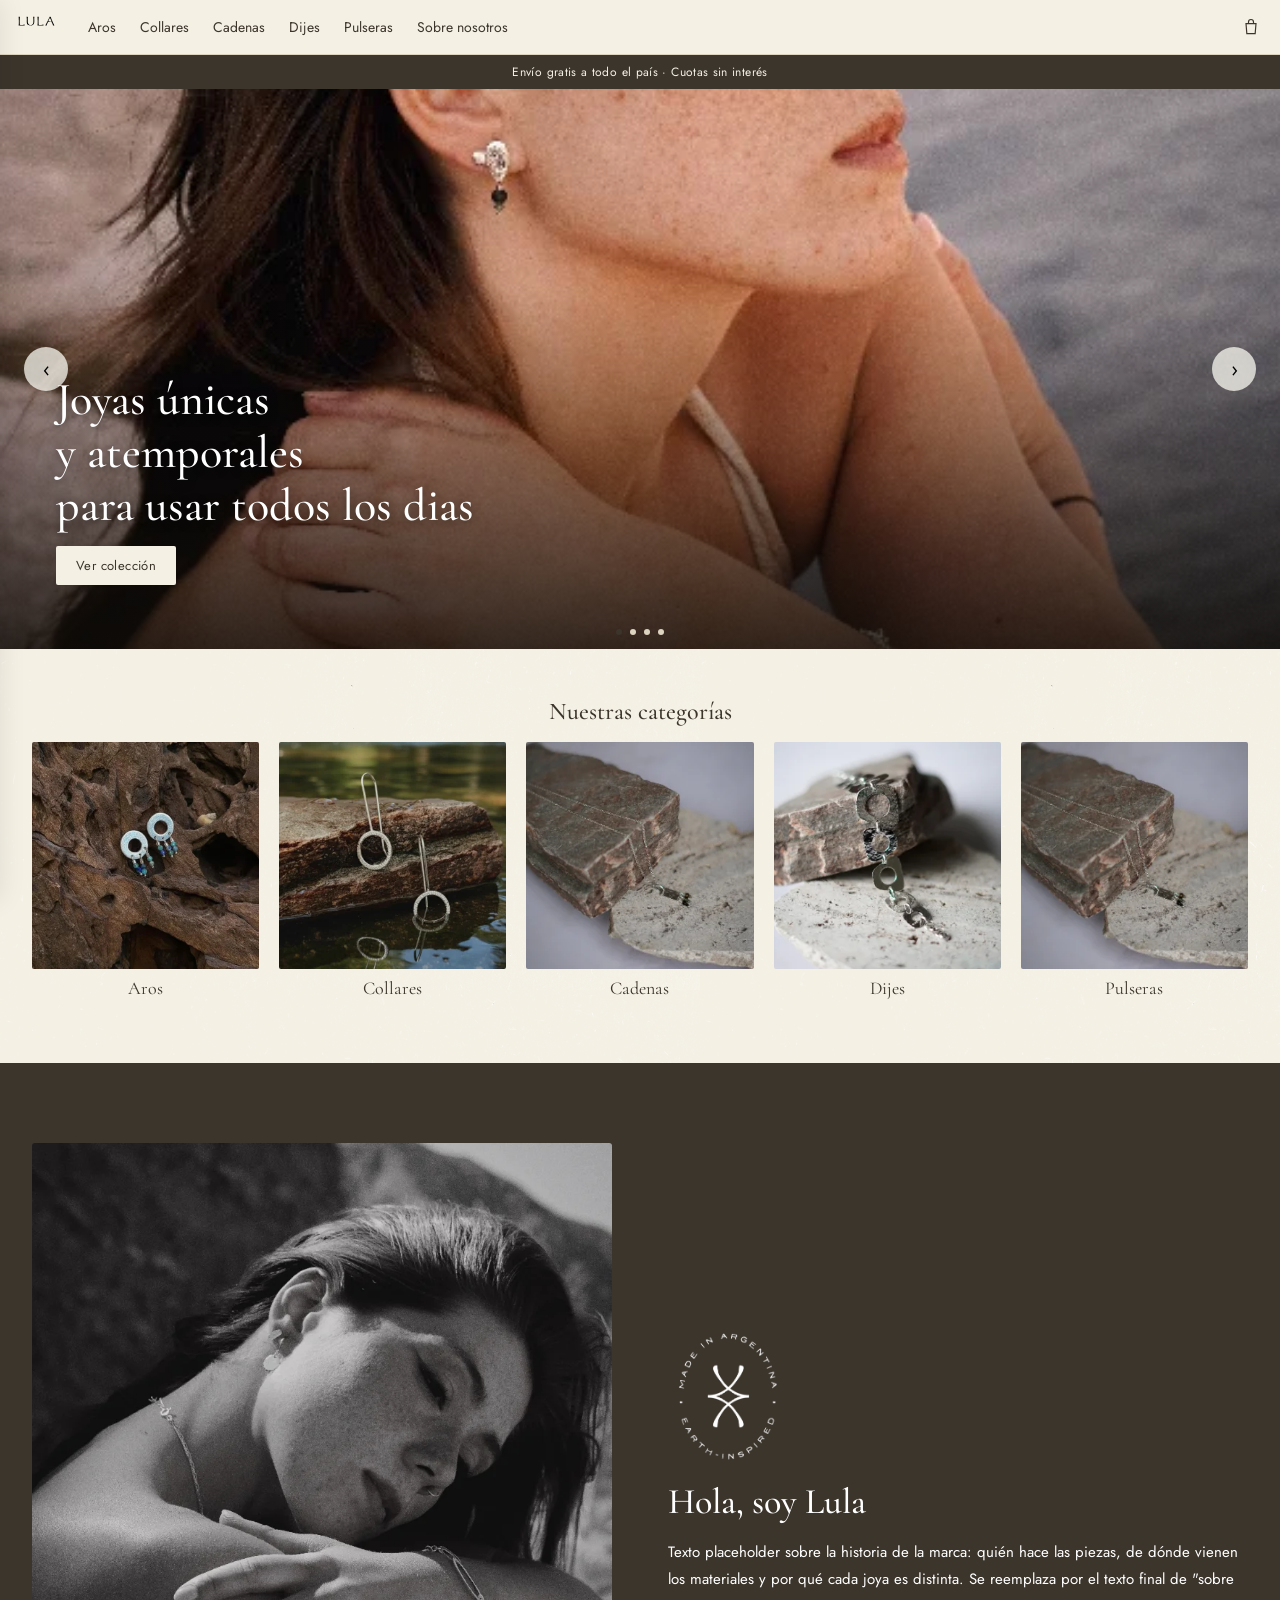
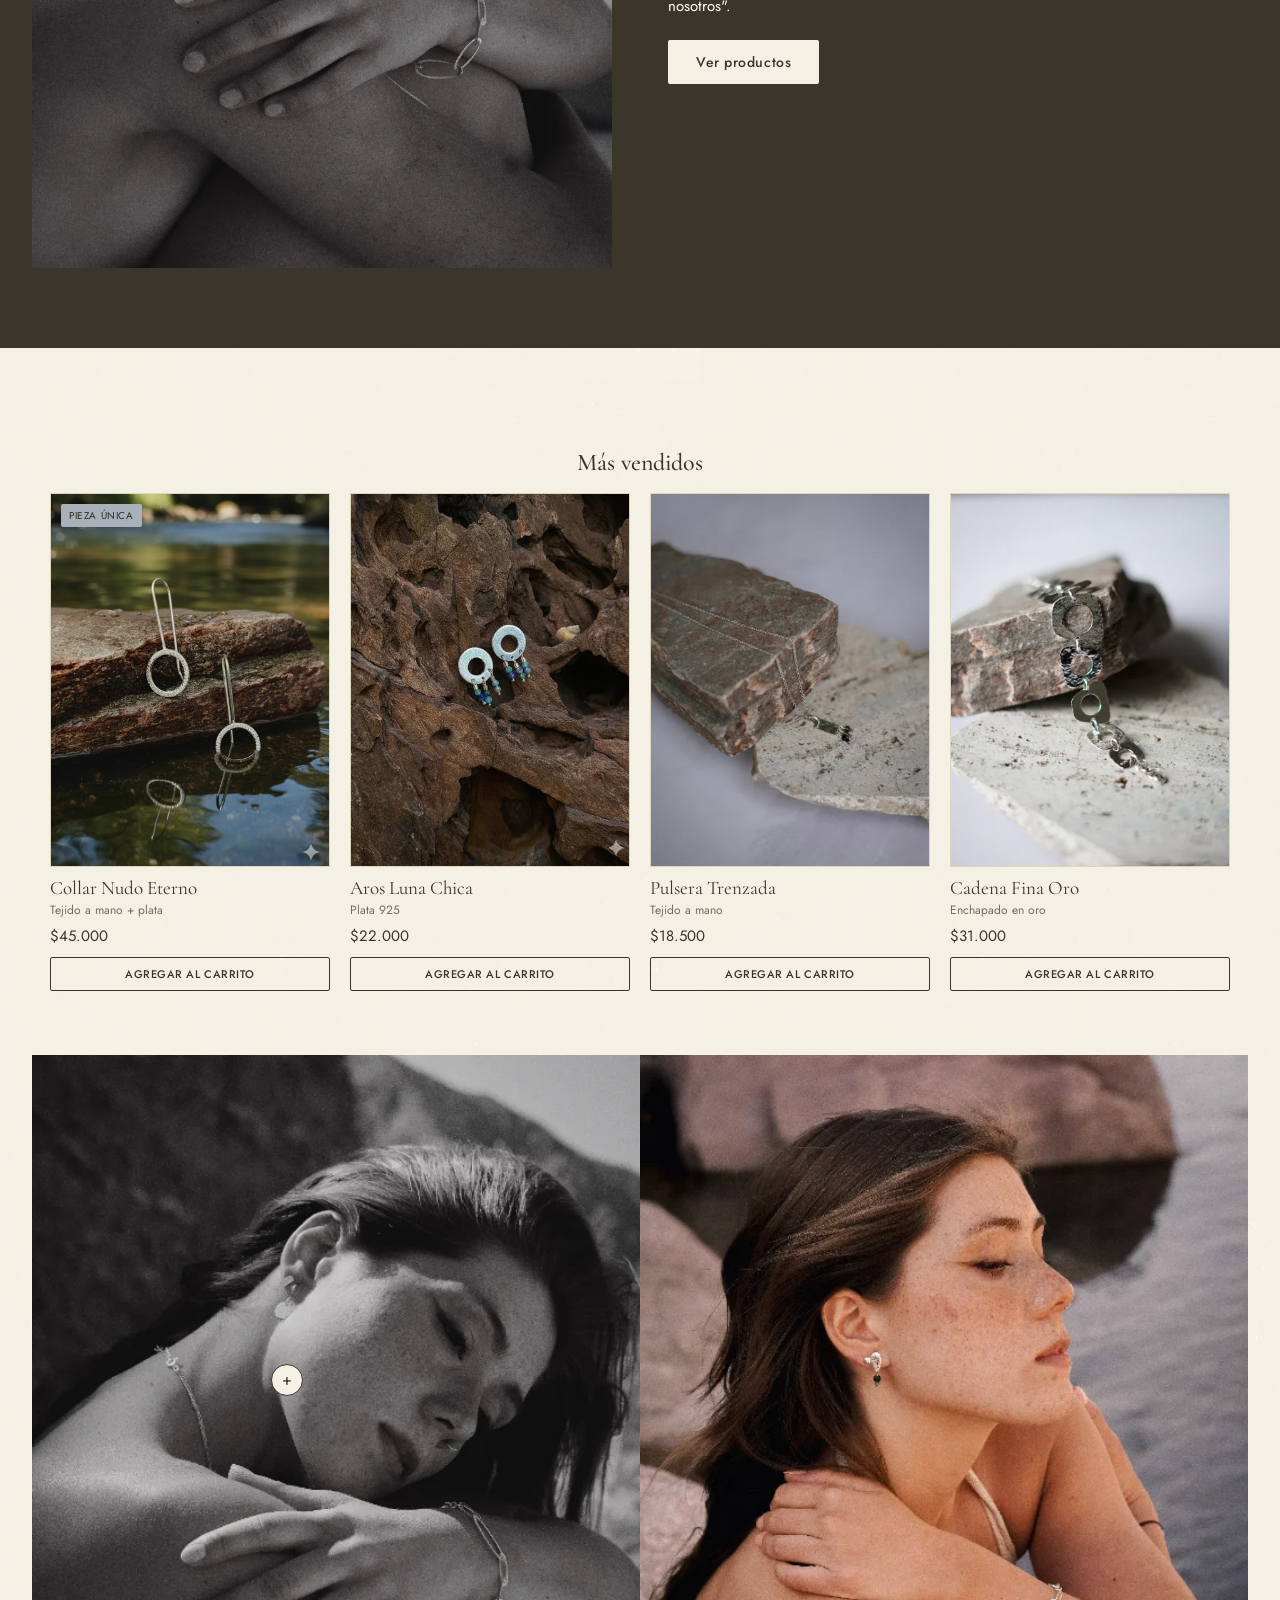
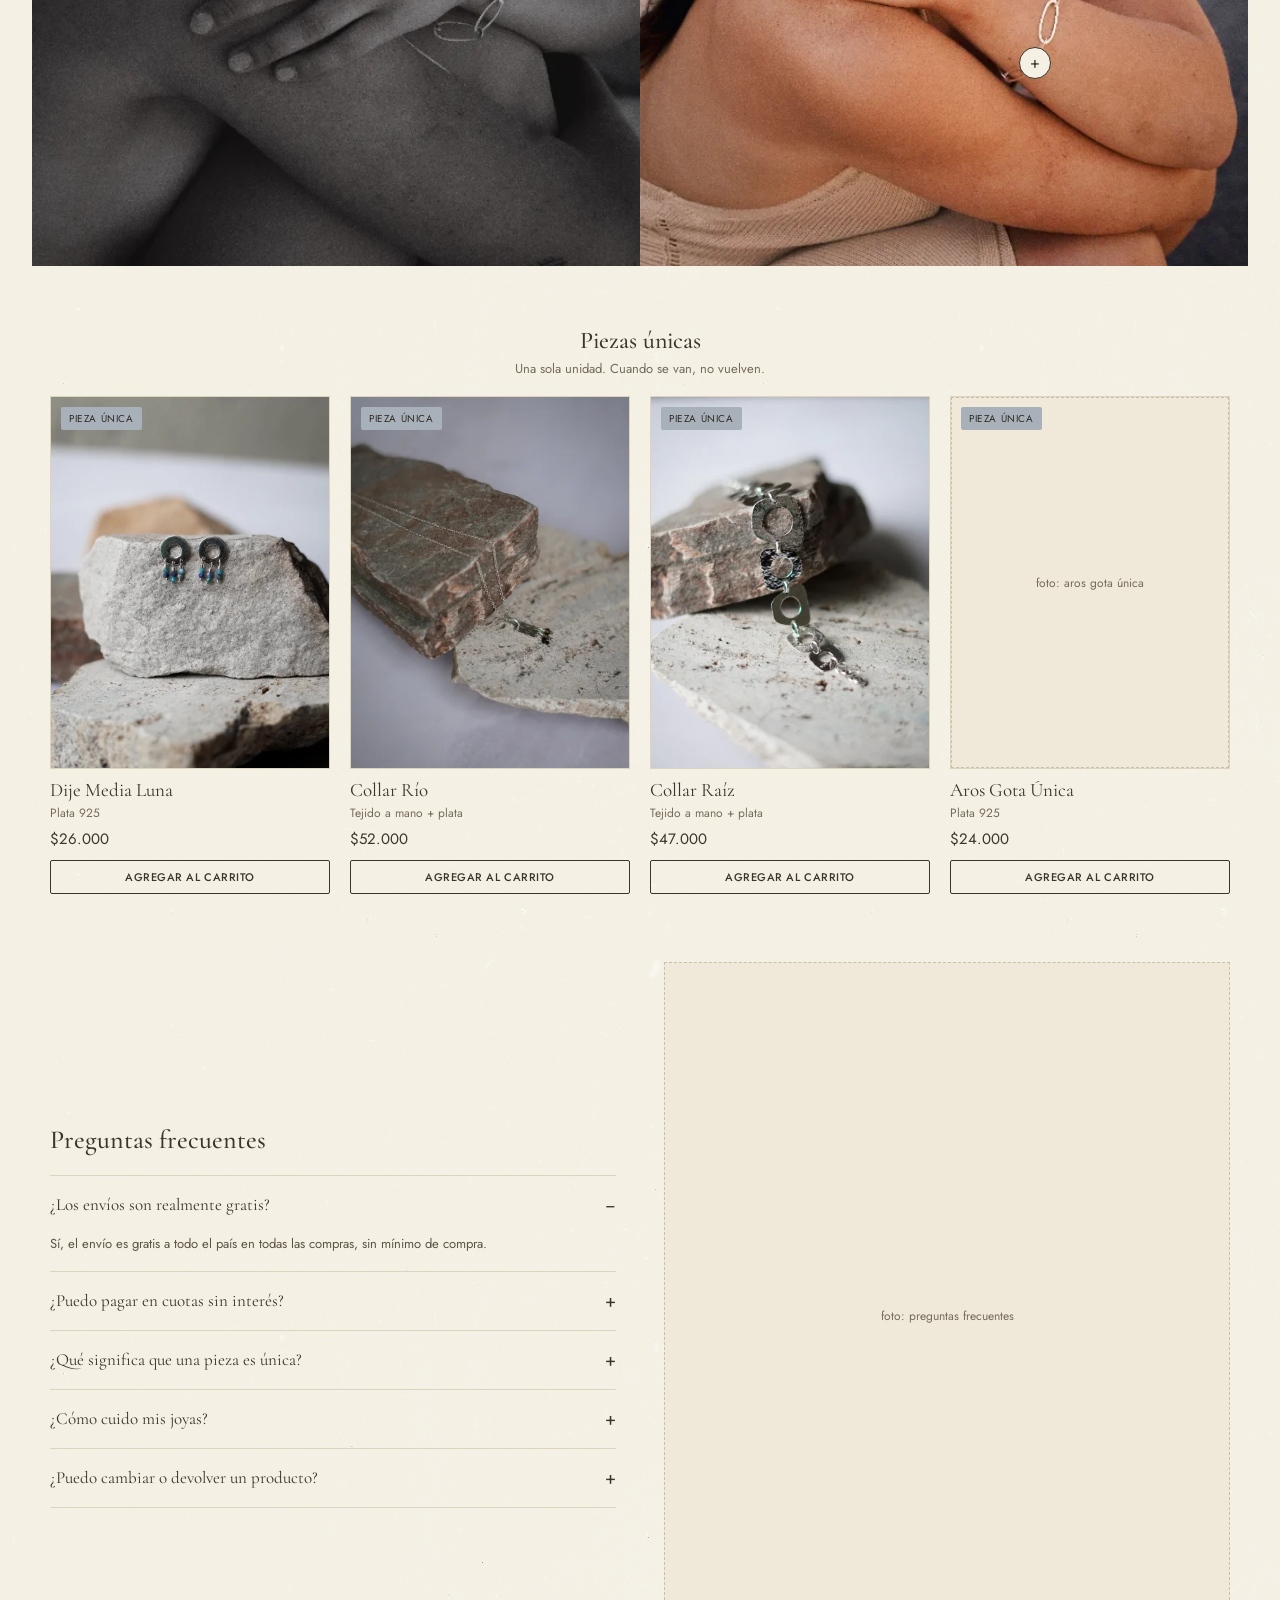
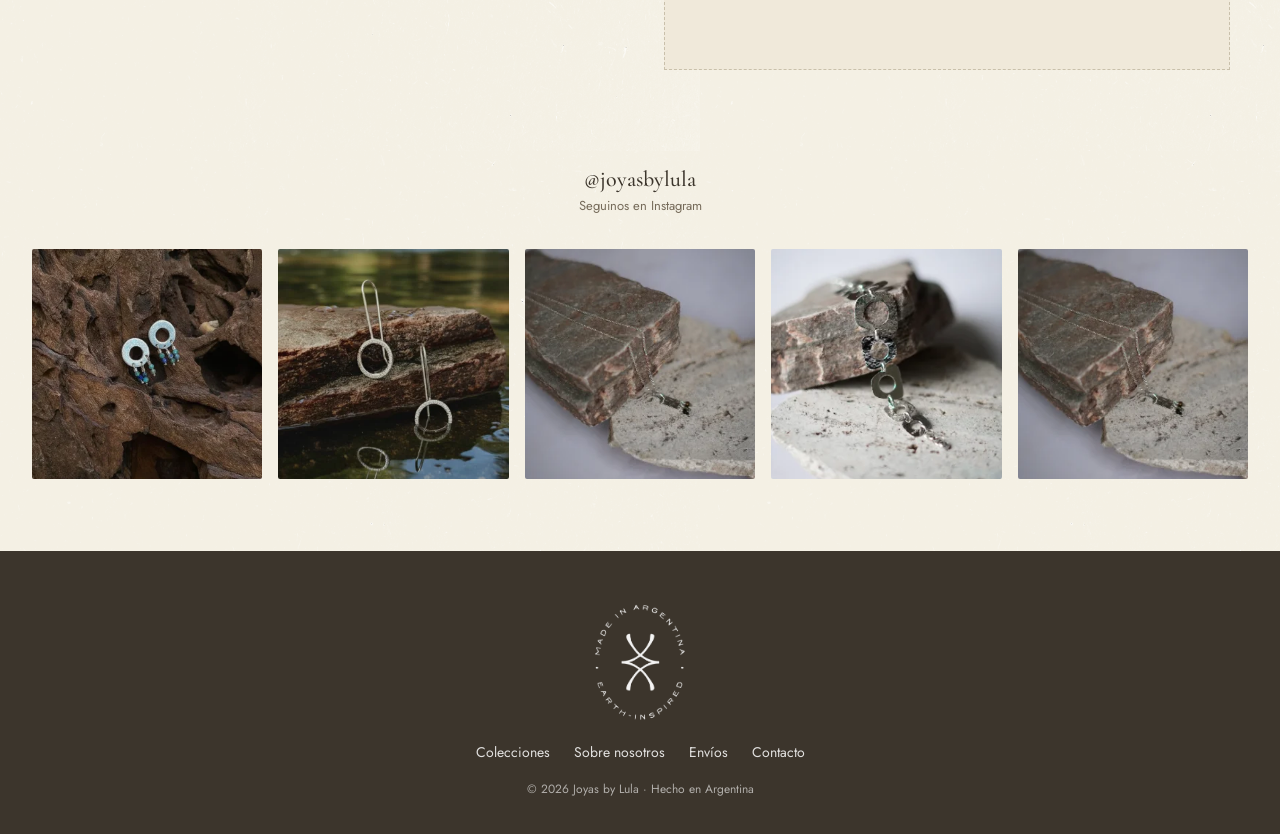
==== index.html @ b501d307 "feat: initial commit - Joyas by Lula storefront" ====
<!doctype html>
<html lang="es">
  <head>
    <meta charset="utf-8" />
    <meta name="viewport" content="width=device-width, initial-scale=1" />
    <title>Joyas by Lula — Accesorios artesanales</title>
    <link
      href="https://fonts.googleapis.com/css2?family=Cormorant+Garamond:wght@400;500;600&family=Jost:wght@300;400;500&display=swap"
      rel="stylesheet"
    />
    <link rel="stylesheet" href="css/styles.css" />
  </head>
  <body>
    <div class="page">
      <header class="site-header">
        <div class="header-inner">
          <div class="header-left">
            <button class="hamburger-btn" aria-label="Menú">
              <span></span><span></span><span></span>
            </button>
            <a class="logo-link" href="index.html"
              ><img src="images/site/logo-wordmark.svg" alt="Lula"
            /></a>
            <nav class="desktop-nav">
              <a href="coleccion.html">Aros</a>
              <a href="coleccion.html">Collares</a>
              <a href="coleccion.html">Cadenas</a>
              <a href="coleccion.html">Dijes</a>
              <a href="coleccion.html">Pulseras</a>
              <a href="#sobre-nosotros">Sobre nosotros</a>
            </nav>
          </div>
          <a href="#" class="cart-link" aria-label="Carrito">
            <svg
              width="20"
              height="20"
              viewBox="0 0 24 24"
              fill="none"
              stroke="currentColor"
              stroke-width="1.4"
            >
              <path d="M6 8h12l-1 12H7L6 8Z"></path>
              <path d="M9 8V6a3 3 0 0 1 6 0v2"></path>
            </svg>
          </a>
        </div>
      </header>
      <div class="announcement">
        Envío gratis a todo el país · Cuotas sin interés
      </div>

      <div class="drawer-backdrop"></div>
      <nav class="drawer">
        <img
          class="drawer-logo"
          src="images/site/logo-wordmark.svg"
          alt="Lula"
        />
        <a href="coleccion.html">Aros</a>
        <a href="coleccion.html">Collares</a>
        <a href="coleccion.html">Cadenas</a>
        <a href="coleccion.html">Dijes</a>
        <a href="coleccion.html">Pulseras</a>
        <div class="drawer-sep"></div>
        <a class="drawer-sub" href="#sobre-nosotros">Sobre nosotros</a>
        <a class="drawer-sub" href="#">Contacto</a>
      </nav>

      <section id="hero">
        <div class="hero-slide active">
          <picture>
            <source
              media="(min-width: 860px)"
              srcset="images/site/hero-desktop.jpg"
            />
            <img
              src="images/site/home-hero-1.webp"
              alt="Modelo — colección Tejido a Mano"
            />
          </picture>
        </div>
        <div class="hero-slide">
          <picture>
            <source
              media="(min-width: 860px)"
              srcset="images/site/hero-desktop-2.jpg"
            />
            <img src="images/site/home-hero-2.webp" alt="Colección Aros" />
          </picture>
        </div>
        <div class="hero-slide">
          <picture>
            <source
              media="(min-width: 860px)"
              srcset="images/site/home-hero-3-desktop.webp"
            />
            <img
              src="images/site/home-hero-3.webp"
              alt="Modelo — colección Plata Eterna"
            />
          </picture>
        </div>
        <div class="hero-slide">
          <picture>
            <source
              media="(min-width: 860px)"
              srcset="images/site/home-hero-4-desktop.webp"
            />
            <img src="images/site/home-hero-4.webp" alt="Colección Collares" />
          </picture>
        </div>
        <div class="hero-overlay"></div>
        <div class="hero-cta" data-pos="bottom-left">
          <h2>
            Joyas únicas y atemporales <br />
            para usar todos los dias
          </h2>
          <a class="hero-cta-btn" href="coleccion.html">Ver colección</a>
        </div>
        <button class="hero-arrow prev" aria-label="Anterior">‹</button>
        <button class="hero-arrow next" aria-label="Siguiente">›</button>
        <div class="hero-dots">
          <button class="active" aria-label="Ir a slide"></button>
          <button aria-label="Ir a slide"></button>
          <button aria-label="Ir a slide"></button>
          <button aria-label="Ir a slide"></button>
        </div>
      </section>

      <div class="content-wrap">
        <section class="cat-section">
          <h2 class="section-title">Nuestras categorías</h2>
          <div class="carousel-wrap">
            <div id="cat-grid">
              <div class="cat-tile">
                <img src="images/site/home-cat-aros.webp" alt="Aros" />
                <a href="coleccion.html">Aros</a>
              </div>
              <div class="cat-tile">
                <img src="images/site/home-cat-collares.webp" alt="Collares" />
                <a href="coleccion.html">Collares</a>
              </div>
              <div class="cat-tile">
                <img src="images/site/home-cat-cadenas.webp" alt="Cadenas" />
                <a href="coleccion.html">Cadenas</a>
              </div>
              <div class="cat-tile">
                <img src="images/site/home-cat-dijes.webp" alt="Dijes" />
                <a href="coleccion.html">Dijes</a>
              </div>
              <div class="cat-tile tile-pulseras">
                <img src="images/site/home-cat-pulseras.webp" alt="Pulseras" />
                <a href="coleccion.html">Pulseras</a>
              </div>
            </div>
            <div class="carousel-controls" id="cat-controls">
              <button
                class="carousel-arrow prev"
                type="button"
                aria-label="Anterior"
                disabled
              >
                ‹
              </button>
              <div class="carousel-dots"></div>
              <button
                class="carousel-arrow next"
                type="button"
                aria-label="Siguiente"
              >
                ›
              </button>
            </div>
          </div>
        </section>
      </div>

      <section id="sobre-nosotros">
        <div class="sn-inner">
          <div class="sn-media">
            <img
              src="images/site/home-sobre-nosotros.webp"
              alt="Taller y proceso artesanal"
            />
          </div>
          <div class="sn-text">
            <img
              class="sn-emblem"
              src="images/site/logo-white.png"
              alt="Lula"
            />
            <h2>Hola, soy Lula</h2>
            <p>
              Texto placeholder sobre la historia de la marca: quién hace las
              piezas, de dónde vienen los materiales y por qué cada joya es
              distinta. Se reemplaza por el texto final de "sobre nosotros".
            </p>
            <a class="sn-cta-btn" href="coleccion.html">Ver productos</a>
          </div>
        </div>
      </section>

      <div class="content-wrap">
        <section class="scroll-row-section">
          <h2 class="section-title">Más vendidos</h2>
          <div class="carousel-wrap">
            <div id="bestsellers-row" class="scroll-row"></div>
            <div class="carousel-controls" id="bestsellers-controls">
              <button
                class="carousel-arrow prev"
                type="button"
                aria-label="Anterior"
                disabled
              >
                ‹
              </button>
              <div class="carousel-dots"></div>
              <button
                class="carousel-arrow next"
                type="button"
                aria-label="Siguiente"
              >
                ›
              </button>
            </div>
          </div>
        </section>

        <section class="lookbook-section">
          <div class="carousel-wrap">
            <div id="lookbook-row">
              <div class="lookbook-item">
                <img
                  src="images/site/home-lookbook-1.webp"
                  alt="Modelo usando Aros Luna Chica"
                />
                <button class="shop-dot" aria-label="Ver producto">+</button>
                <div class="shop-popover">
                  <span>Aros Luna Chica</span>
                  <a href="producto.html?slug=aros-luna-chica">Ver producto</a>
                </div>
              </div>
              <div class="lookbook-item">
                <img
                  src="images/site/home-lookbook-2.webp"
                  alt="Modelo usando Pulsera Trenzada"
                />
                <button class="shop-dot" aria-label="Ver producto">+</button>
                <div class="shop-popover">
                  <span>Pulsera Trenzada</span>
                  <a href="producto.html?slug=pulsera-trenzada">Ver producto</a>
                </div>
              </div>
            </div>
            <div class="carousel-controls" id="lookbook-controls">
              <button
                class="carousel-arrow prev"
                type="button"
                aria-label="Anterior"
                disabled
              >
                ‹
              </button>
              <div class="carousel-dots"></div>
              <button
                class="carousel-arrow next"
                type="button"
                aria-label="Siguiente"
              >
                ›
              </button>
            </div>
          </div>
        </section>

        <section class="scroll-row-section">
          <h2 class="section-title" style="margin-bottom: 4px">
            Piezas únicas
          </h2>
          <p class="section-subtitle">
            Una sola unidad. Cuando se van, no vuelven.
          </p>
          <div class="carousel-wrap">
            <div id="unique-grid" class="scroll-row"></div>
            <div class="carousel-controls" id="unique-controls">
              <button
                class="carousel-arrow prev"
                type="button"
                aria-label="Anterior"
                disabled
              >
                ‹
              </button>
              <div class="carousel-dots"></div>
              <button
                class="carousel-arrow next"
                type="button"
                aria-label="Siguiente"
              >
                ›
              </button>
            </div>
          </div>
        </section>

        <section id="faq-home" class="faq-home-section">
          <div class="faq-home-accordion">
            <h2>Preguntas frecuentes</h2>
            <div class="faq-list" id="home-faq-list">
              <div class="faq-item open">
                <button class="faq-question">
                  <span>¿Los envíos son realmente gratis?</span
                  ><span class="faq-sign">−</span>
                </button>
                <p class="faq-answer">
                  Sí, el envío es gratis a todo el país en todas las compras,
                  sin mínimo de compra.
                </p>
              </div>
              <div class="faq-item">
                <button class="faq-question">
                  <span>¿Puedo pagar en cuotas sin interés?</span
                  ><span class="faq-sign">+</span>
                </button>
                <p class="faq-answer">
                  Sí, ofrecemos cuotas sin interés con las principales tarjetas.
                  La cantidad de cuotas disponibles se muestra al finalizar la
                  compra.
                </p>
              </div>
              <div class="faq-item">
                <button class="faq-question">
                  <span>¿Qué significa que una pieza es única?</span
                  ><span class="faq-sign">+</span>
                </button>
                <p class="faq-answer">
                  Las piezas marcadas como "Pieza única" tienen una sola unidad
                  en stock. Una vez vendidas, no se vuelven a fabricar
                  exactamente iguales.
                </p>
              </div>
              <div class="faq-item">
                <button class="faq-question">
                  <span>¿Cómo cuido mis joyas?</span
                  ><span class="faq-sign">+</span>
                </button>
                <p class="faq-answer">
                  Evitá el contacto con agua, perfumes y cremas, y guardá cada
                  pieza por separado en un lugar seco para que no se raye ni se
                  manche.
                </p>
              </div>
              <div class="faq-item">
                <button class="faq-question">
                  <span>¿Puedo cambiar o devolver un producto?</span
                  ><span class="faq-sign">+</span>
                </button>
                <p class="faq-answer">
                  Sí, aceptamos cambios y devoluciones hasta 30 días después de
                  la compra, siempre que la pieza no haya sido usada.
                </p>
              </div>
            </div>
          </div>
          <div class="faq-home-media">
            <div class="placeholder-fill">foto: preguntas frecuentes</div>
          </div>
        </section>

        <section class="ig-section">
          <h2 class="section-title small" style="margin-bottom: 4px">
            @joyasbylula
          </h2>
          <p class="section-subtitle">Seguinos en Instagram</p>
          <div class="ig-grid">
            <a
              href="https://instagram.com"
              target="_blank"
              rel="noopener"
              class="ig-item"
              aria-label="Ver en Instagram"
            >
              <img
                src="images/site/home-cat-aros.webp"
                alt="Joyas by Lula - Aros"
                loading="lazy"
              />
            </a>
            <a
              href="https://instagram.com"
              target="_blank"
              rel="noopener"
              class="ig-item"
              aria-label="Ver en Instagram"
            >
              <img
                src="images/site/home-cat-collares.webp"
                alt="Joyas by Lula - Collares"
                loading="lazy"
              />
            </a>
            <a
              href="https://instagram.com"
              target="_blank"
              rel="noopener"
              class="ig-item"
              aria-label="Ver en Instagram"
            >
              <img
                src="images/site/home-cat-cadenas.webp"
                alt="Joyas by Lula - Cadenas"
                loading="lazy"
              />
            </a>
            <a
              href="https://instagram.com"
              target="_blank"
              rel="noopener"
              class="ig-item"
              aria-label="Ver en Instagram"
            >
              <img
                src="images/site/home-cat-dijes.webp"
                alt="Joyas by Lula - Dijes"
                loading="lazy"
              />
            </a>
            <a
              href="https://instagram.com"
              target="_blank"
              rel="noopener"
              class="ig-item"
              aria-label="Ver en Instagram"
            >
              <img
                src="images/site/home-cat-pulseras.webp"
                alt="Joyas by Lula - Pulseras"
                loading="lazy"
              />
            </a>
          </div>
        </section>
      </div>

      <footer class="site-footer">
        <div class="footer-inner">
          <img
            class="footer-emblem"
            src="images/site/logo-white.png"
            alt="Joyas by Lula"
          />
          <div class="footer-links">
            <a href="coleccion.html">Colecciones</a>
            <a href="#sobre-nosotros">Sobre nosotros</a>
            <a href="#">Envíos</a>
            <a href="#">Contacto</a>
          </div>
          <p class="footer-copy">© 2026 Joyas by Lula · Hecho en Argentina</p>
        </div>
      </footer>
    </div>

    <script src="js/products.js"></script>
    <script src="js/main.js"></script>
    <script>
      Lula.initDrawer();
      Lula.initHero();
      Lula.initLookbook();
      Lula.initFaqAccordion(document.getElementById("home-faq-list"));

      var bestsellerTitles = [
        "Collar Nudo Eterno",
        "Aros Luna Chica",
        "Pulsera Trenzada",
        "Cadena Fina Oro",
      ];
      var bestsellersRow = document.getElementById("bestsellers-row");
      bestsellerTitles.forEach(function (title) {
        var cell = document.createElement("div");
        cell.appendChild(Lula.renderProductCard(Lula.byTitle(title)));
        bestsellersRow.appendChild(cell);
      });

      var uniqueTitles = [
        "Dije Media Luna",
        "Collar Río",
        "Collar Raíz",
        "Aros Gota Única",
      ];
      var uniqueGrid = document.getElementById("unique-grid");
      uniqueTitles.forEach(function (title) {
        var cell = document.createElement("div");
        cell.appendChild(Lula.renderProductCard(Lula.byTitle(title)));
        uniqueGrid.appendChild(cell);
      });

      Lula.initCarousel(
        document.getElementById("cat-grid"),
        document.getElementById("cat-controls"),
      );
      Lula.initCarousel(
        document.getElementById("bestsellers-row"),
        document.getElementById("bestsellers-controls"),
      );
      Lula.initCarousel(
        document.getElementById("lookbook-row"),
        document.getElementById("lookbook-controls"),
      );
      Lula.initCarousel(
        document.getElementById("unique-grid"),
        document.getElementById("unique-controls"),
      );
    </script>
  </body>
</html>
---- css/styles.css ----
/* Joyas by Lula — shared styles
   Palette: beige #f4f0e4, azul claro #a8b1ba, marrón #766b5a, tinta #3c352c */

:root {
  --beige: #f4f0e4;
  --beige-drawer: #faf8f0;
  --azul: #a8b1ba;
  --azul-text: #2e2a22;
  --marron: #766b5a;
  --ink: #3c352c;
  --body-text: #5c5344;
  --border: #ddd4c0;
  --border-inactive: #c9c0ab;
  --placeholder-bg: #f0e9da;
}

* {
  box-sizing: border-box;
}

html,
body {
  margin: 0;
  padding: 0;
}

body {
  font-family: "Jost", sans-serif;
  color: var(--ink);
  background-color: var(--beige);
  background-image: url("../images/site/textura-fondo-lula.png");
  background-repeat: repeat;
  background-size: 700px auto;
}

a {
  color: var(--marron);
  text-decoration: none;
}
a:hover {
  color: var(--ink);
}

img {
  max-width: 100%;
  display: block;
}

button {
  font-family: "Jost", sans-serif;
}

h1,
h2,
h3 {
  font-family: "Cormorant Garamond", serif;
  font-weight: 500;
}

.page {
  position: relative;
  background-color: var(--beige);
  background-image: url("../images/site/textura-fondo-lula.png");
  background-repeat: repeat;
  background-size: 700px auto;
  min-height: 100vh;
  overflow-x: hidden;
}

.announcement {
  background: var(--ink);
  color: var(--beige);
  text-align: center;
  padding: 8px 12px;
  font-size: 12px;
  letter-spacing: 0.03em;
}

/* ── Header ─────────────────────────────────────────────── */

header.site-header {
  position: sticky;
  top: 0;
  z-index: 20;
  width: 100%;
  box-sizing: border-box;
  background: var(--beige);
  border-bottom: 1px solid var(--border);
}

.header-inner {
  max-width: 1280px;
  margin: 0 auto;
  display: flex;
  align-items: center;
  justify-content: space-between;
  padding: 14px 18px;
  gap: 24px;
}

.header-left {
  display: flex;
  align-items: center;
  gap: 32px;
}

.logo-link img {
  height: 26px;
}

.hamburger-btn {
  background: none;
  border: none;
  padding: 0;
  cursor: pointer;
  display: flex;
  flex-direction: column;
  gap: 5px;
  width: 22px;
}
.hamburger-btn span {
  display: block;
  height: 1px;
  background: var(--ink);
}

.desktop-nav {
  display: none;
  gap: 24px;
  align-items: center;
  font-size: 14px;
}
.desktop-nav a {
  color: var(--ink);
}

.cart-link {
  display: flex;
  align-items: center;
  justify-content: center;
  width: 22px;
  height: 22px;
  flex-shrink: 0;
  color: var(--ink);
}

.content-wrap {
  position: relative;
  z-index: 1;
  max-width: 1280px;
  margin: 0 auto;
}

/* ── Drawer ─────────────────────────────────────────────── */

.drawer-backdrop {
  position: fixed;
  inset: 0;
  background: rgba(20, 15, 10, 0.35);
  opacity: 0;
  z-index: 29;
  transition: opacity 0.25s;
  pointer-events: none;
}
.drawer-backdrop.open {
  opacity: 1;
  pointer-events: auto;
}

.drawer {
  position: fixed;
  top: 0;
  left: 0;
  height: 100vh;
  width: 80%;
  max-width: 300px;
  background: var(--beige-drawer);
  z-index: 30;
  padding: 24px 22px;
  display: flex;
  flex-direction: column;
  gap: 22px;
  transform: translateX(-100%);
  transition: transform 0.3s ease;
  box-shadow: 2px 0 24px rgba(0, 0, 0, 0.08);
}
.drawer.open {
  transform: translateX(0);
}

.drawer img.drawer-logo {
  height: 22px;
  margin-bottom: 10px;
}
.drawer a {
  font-family: "Cormorant Garamond", serif;
  font-size: 22px;
  color: var(--ink);
}
.drawer .drawer-sep {
  height: 1px;
  background: var(--border);
  margin: 6px 0;
}
.drawer .drawer-sub {
  font-size: 14px;
  color: var(--marron);
  font-family: "Jost", sans-serif;
}

/* ── Hero ───────────────────────────────────────────────── */

#hero {
  position: relative;
  width: 100%;
  aspect-ratio: 4/5;
  overflow: hidden;
}

.hero-slide {
  position: absolute;
  inset: 0;
  transition: opacity 0.4s ease;
  opacity: 0;
  pointer-events: none;
}
.hero-slide.active {
  opacity: 1;
  pointer-events: auto;
}
.hero-slide picture {
  display: block;
  width: 100%;
  height: 100%;
}
.hero-slide img {
  width: 100%;
  height: 100%;
  object-fit: cover;
  display: block;
}

.hero-overlay {
  position: absolute;
  inset: 0;
  background: linear-gradient(
    180deg,
    rgba(0, 0, 0, 0) 0%,
    rgba(0, 0, 0, 0) 35%,
    rgba(15, 12, 8, 0.45) 70%,
    rgba(15, 12, 8, 0.82) 100%
  );
  pointer-events: none;
  z-index: 1;
}

.hero-cta {
  position: absolute;
  z-index: 3;
  display: flex;
  flex-direction: column;
  gap: 14px;
  max-width: 280px;
  padding: 0 24px;
}
.hero-cta[data-pos="bottom-left"] {
  bottom: 60px;
  left: 24px;
  align-items: flex-start;
  text-align: left;
}
.hero-cta[data-pos="bottom-center"] {
  bottom: 60px;
  left: 50%;
  transform: translateX(-50%);
  align-items: center;
  text-align: center;
}
.hero-cta[data-pos="top-left"] {
  top: 24px;
  left: 24px;
  align-items: flex-start;
  text-align: left;
}
.hero-cta[data-pos="center"] {
  top: 50%;
  left: 50%;
  transform: translate(-50%, -50%);
  align-items: center;
  text-align: center;
}

.hero-cta h2 {
  font-family: "Cormorant Garamond", serif;
  font-size: 28px;
  font-weight: 500;
  color: #fff;
  margin: 0;
  text-shadow: 0 2px 10px rgba(0, 0, 0, 0.5);
}
.hero-cta-btn {
  align-self: flex-start;
  background: var(--beige);
  color: var(--ink);
  padding: 10px 20px;
  font-size: 13px;
  letter-spacing: 0.03em;
  border-radius: 2px;
  text-decoration: none;
}
.hero-cta[data-pos="bottom-center"] .hero-cta-btn,
.hero-cta[data-pos="center"] .hero-cta-btn {
  align-self: center;
}

.hero-arrow {
  position: absolute;
  top: 50%;
  transform: translateY(-50%);
  background: rgba(250, 248, 240, 0.75);
  border: none;
  width: 34px;
  height: 34px;
  border-radius: 50%;
  cursor: pointer;
  font-size: 16px;
  z-index: 2;
}
.hero-arrow.prev {
  left: 10px;
}
.hero-arrow.next {
  right: 10px;
}

.hero-dots {
  position: absolute;
  bottom: 14px;
  left: 0;
  right: 0;
  display: flex;
  justify-content: center;
  gap: 8px;
  z-index: 2;
}
.hero-dots button {
  width: 6px;
  height: 6px;
  border-radius: 50%;
  background: var(--border);
  cursor: pointer;
  border: none;
  padding: 0;
}
.hero-dots button.active {
  background: var(--ink);
}

/* ── Section headings ───────────────────────────────────── */

.section-title {
  font-size: 24px;
  margin: 0 0 16px;
  text-align: center;
  padding: 0 18px;
}
.section-title.small {
  font-size: 22px;
}
.section-subtitle {
  text-align: center;
  font-size: 13px;
  color: var(--marron);
  margin: 0 0 18px;
  padding: 0 18px;
}

/* ── Category grid ──────────────────────────────────────── */

.cat-section {
  padding: 36px 0 8px;
}
.cat-section .section-title {
  padding: 0 18px;
}

#cat-grid {
  display: flex;
  gap: 16px;
  overflow-x: auto;
  scroll-behavior: smooth;
  scroll-snap-type: x mandatory;
  scroll-padding-left: 18px;
  scroll-padding-right: 18px;
  padding: 0 18px 8px;
  scrollbar-width: none;
  -webkit-overflow-scrolling: touch;
}
#cat-grid::-webkit-scrollbar {
  display: none;
}
.cat-tile {
  flex: 0 0 44%;
  min-width: 140px;
  scroll-snap-align: start;
  display: flex;
  flex-direction: column;
  gap: 8px;
}
.cat-tile img {
  width: 100%;
  aspect-ratio: 1;
  object-fit: cover;
  border-radius: 2px;
}
.cat-tile.tile-pulseras {
  grid-column: auto;
}
.cat-tile.tile-pulseras img {
  aspect-ratio: 1;
}
.cat-tile a {
  text-decoration: none;
  color: inherit;
  font-family: "Cormorant Garamond", serif;
  font-size: 18px;
  text-align: center;
}

/* ── Product card ───────────────────────────────────────── */

.product-card {
  display: flex;
  flex-direction: column;
  gap: 10px;
  width: 100%;
}
.product-card .card-media {
  position: relative;
  width: 100%;
  aspect-ratio: 3/4;
  overflow: hidden;
  border: 1px solid var(--border);
  background: var(--placeholder-bg);
}
.product-card .card-media img,
.product-card .card-media .placeholder-fill {
  position: absolute;
  inset: 0;
  width: 100%;
  height: 100%;
  object-fit: cover;
}
.card-badge {
  position: absolute;
  top: 10px;
  left: 10px;
  background: var(--azul);
  color: var(--azul-text);
  font-family: "Jost", sans-serif;
  font-size: 10px;
  letter-spacing: 0.06em;
  text-transform: uppercase;
  padding: 4px 8px;
  border-radius: 2px;
  z-index: 2;
  pointer-events: none;
}
.product-card .card-info {
  display: flex;
  flex-direction: column;
  gap: 2px;
  text-decoration: none;
  color: var(--ink);
  flex: 1 1 auto;
}
.card-title {
  font-family: "Cormorant Garamond", serif;
  font-size: 19px;
  line-height: 1.2;
}
.card-material {
  font-family: "Jost", sans-serif;
  font-size: 12px;
  color: var(--marron);
}
.card-price {
  font-family: "Jost", sans-serif;
  font-size: 15px;
  margin-top: 4px;
}

.card-add-btn {
  width: 100%;
  background: transparent;
  color: var(--ink);
  border: 1px solid var(--ink);
  padding: 8px 12px;
  font-family: "Jost", sans-serif;
  font-size: 11px;
  font-weight: 500;
  letter-spacing: 0.05em;
  text-transform: uppercase;
  border-radius: 2px;
  cursor: pointer;
  margin-top: auto;
  transition:
    background-color 0.2s ease,
    color 0.2s ease,
    border-color 0.2s ease;
}
.card-add-btn:hover {
  background: var(--ink);
  color: var(--beige);
}
.card-add-btn.added {
  background: var(--ink);
  color: var(--beige);
}

.placeholder-fill {
  display: flex;
  align-items: center;
  justify-content: center;
  text-align: center;
  font-size: 12px;
  color: var(--marron);
  background: var(--placeholder-bg);
  border: 1px dashed var(--border-inactive);
  padding: 8px;
}

/* ── Scroll rows (bestsellers / unique) ─────────────────── */

.scroll-row-section {
  padding: 36px 0 12px;
}
.scroll-row {
  display: flex;
  gap: 20px;
  overflow-x: auto;
  scroll-behavior: smooth;
  scroll-snap-type: x mandatory;
  scroll-padding-left: 18px;
  scroll-padding-right: 18px;
  padding: 0 18px 8px;
  scrollbar-width: none;
  -webkit-overflow-scrolling: touch;
}
.scroll-row::-webkit-scrollbar {
  display: none;
}
.scroll-row > div {
  flex: 0 0 46%;
  min-width: 160px;
  scroll-snap-align: start;
}

/* ── Carousel Controls (Bottom Arrows & Dots) ───────────── */

.carousel-wrap {
  position: relative;
  width: 100%;
}
.carousel-controls {
  display: flex;
  align-items: center;
  justify-content: center;
  gap: 16px;
  margin-top: 14px;
  margin-bottom: 6px;
  padding: 0 18px;
}
.carousel-controls .carousel-arrow {
  background: transparent;
  border: 1px solid var(--ink);
  width: 32px;
  height: 32px;
  border-radius: 50%;
  cursor: pointer;
  font-size: 18px;
  line-height: 1;
  color: var(--ink);
  display: inline-flex;
  align-items: center;
  justify-content: center;
  box-shadow: none;
  transition:
    opacity 0.25s ease,
    background-color 0.2s ease,
    transform 0.15s ease;
  user-select: none;
  -webkit-tap-highlight-color: transparent;
}
.carousel-controls .carousel-arrow:hover:not(:disabled) {
  background: rgba(61, 50, 42, 0.08);
}
.carousel-controls .carousel-arrow:active:not(:disabled) {
  transform: scale(0.92);
  background: rgba(61, 50, 42, 0.15);
}
.carousel-controls .carousel-arrow:disabled,
.carousel-controls .carousel-arrow.disabled {
  opacity: 0.22;
  cursor: default;
  pointer-events: none;
  border-color: var(--ink);
  background: transparent;
  box-shadow: none;
}
.carousel-dots {
  display: flex;
  align-items: center;
  justify-content: center;
  gap: 8px;
}
.carousel-dots button {
  width: 6px;
  height: 6px;
  border-radius: 50%;
  border: none;
  padding: 0;
  cursor: pointer;
  background: var(--border);
  transition:
    background-color 0.25s ease,
    transform 0.25s ease;
}
.carousel-dots button.active {
  background: var(--ink);
  transform: scale(1.3);
}

/* ── Sobre nosotros ─────────────────────────────────────── */

#sobre-nosotros {
  width: 100%;
  background: var(--ink);
  color: #fff;
  padding: 56px 0;
  margin: 36px 0 40px;
}
#sobre-nosotros .sn-inner {
  max-width: 1280px;
  margin: 0 auto;
  padding: 0 20px;
  display: flex;
  flex-wrap: wrap;
  gap: 28px;
  align-items: center;
}
#sobre-nosotros .sn-media {
  flex: 1 1 300px;
  min-width: 260px;
}
#sobre-nosotros .sn-media img {
  width: 100%;
  aspect-ratio: 4/5;
  object-fit: cover;
  border-radius: 3px;
}
#sobre-nosotros .sn-text {
  flex: 1 1 300px;
  min-width: 260px;
  display: flex;
  flex-direction: column;
  gap: 16px;
}
#sobre-nosotros .sn-emblem {
  width: 110px;
  height: auto;
  display: block;
}
#sobre-nosotros h2 {
  font-size: 28px;
  color: #fff;
  margin: 0;
}
#sobre-nosotros p {
  font-size: 14px;
  line-height: 1.75;
  color: #fff;
  margin: 0;
}
.sn-cta-btn {
  align-self: flex-start;
  background: var(--beige);
  color: var(--ink);
  padding: 11px 24px;
  font-family: "Jost", sans-serif;
  font-size: 13px;
  letter-spacing: 0.04em;
  border-radius: 2px;
  text-decoration: none;
  font-weight: 500;
  transition:
    opacity 0.2s ease,
    transform 0.2s ease;
  margin-top: 4px;
}
.sn-cta-btn:hover {
  opacity: 0.92;
  transform: translateY(-1px);
  color: var(--ink);
}

/* ── Lookbook (click-to-shop) ───────────────────────────── */

@keyframes shopPulse {
  0%,
  100% {
    box-shadow: 0 0 0 0 rgba(60, 53, 44, 0.35);
  }
  50% {
    box-shadow: 0 0 0 8px rgba(60, 53, 44, 0);
  }
}

.lookbook-section {
  padding: 32px 0 16px;
}
#lookbook-row {
  display: flex;
  gap: 0;
  overflow-x: auto;
  scroll-behavior: smooth;
  scroll-snap-type: x mandatory;
  padding: 0;
  scrollbar-width: none;
}
#lookbook-row::-webkit-scrollbar {
  display: none;
}
.lookbook-item {
  flex: 0 0 100%;
  scroll-snap-align: center;
  position: relative;
}
.lookbook-item img {
  width: 100%;
  aspect-ratio: 3/4;
  object-fit: cover;
  display: block;
}
.shop-dot {
  position: absolute;
  width: 32px;
  height: 32px;
  border-radius: 50%;
  background: var(--beige);
  border: 1px solid var(--ink);
  cursor: pointer;
  font-size: 16px;
  line-height: 1;
  color: var(--ink);
  animation: shopPulse 2.2s ease-in-out infinite;
  z-index: 2;
  display: flex;
  align-items: center;
  justify-content: center;
}

/* Primer producto (Aros): justo abajito de donde está el zarcillo */
.lookbook-item:nth-child(1) .shop-dot {
  left: 42%;
  top: 40%;
  transform: translate(-50%, -50%);
}
.lookbook-item:nth-child(1) .shop-popover {
  left: 42%;
  top: calc(40% + 22px);
  bottom: auto;
  transform: translateX(-50%);
}

/* Segundo producto (Pulsera): justo abajito de donde está la pulsera */
.lookbook-item:nth-child(2) .shop-dot {
  left: 65%;
  top: 75%;
  transform: translate(-50%, -50%);
}
.lookbook-item:nth-child(2) .shop-popover {
  left: 65%;
  bottom: calc(25% + 22px);
  top: auto;
  transform: translateX(-50%);
}

.shop-popover {
  position: absolute;
  background: #fff;
  border-radius: 4px;
  box-shadow: 0 4px 16px rgba(0, 0, 0, 0.18);
  padding: 12px 16px;
  display: none;
  flex-direction: column;
  gap: 8px;
  align-items: center;
  z-index: 3;
  white-space: nowrap;
}
.shop-popover.open {
  display: flex;
}
.shop-popover span {
  font-family: "Cormorant Garamond", serif;
  font-size: 16px;
  color: var(--ink);
}
.shop-popover a {
  background: var(--ink);
  color: var(--beige);
  padding: 6px 14px;
  font-size: 12px;
  border-radius: 2px;
  text-decoration: none;
}

/* ── Instagram grid ─────────────────────────────────────── */

.ig-section {
  padding: 36px 0 16px;
}
.ig-section .section-title,
.ig-section .section-subtitle {
  padding: 0 18px;
}
.ig-grid {
  display: flex;
  gap: 12px;
  overflow-x: auto;
  scroll-behavior: smooth;
  scroll-snap-type: x mandatory;
  scroll-padding-left: 18px;
  scroll-padding-right: 18px;
  padding: 14px 18px 8px;
  scrollbar-width: none;
  -webkit-overflow-scrolling: touch;
}
.ig-grid::-webkit-scrollbar {
  display: none;
}
.ig-grid .ig-item {
  flex: 0 0 45%;
  min-width: 140px;
  scroll-snap-align: start;
  display: block;
  aspect-ratio: 1;
  overflow: hidden;
  border-radius: 2px;
}
.ig-grid img {
  width: 100%;
  height: 100%;
  aspect-ratio: 1;
  object-fit: cover;
  display: block;
  transition: transform 0.3s ease;
}
.ig-grid .ig-item:hover img {
  transform: scale(1.04);
}

/* ── Home FAQ (accordion left, image right on desktop) ──── */

.faq-home-section {
  padding: 48px 18px;
}
.faq-home-accordion h2 {
  font-size: 26px;
  margin: 0 0 20px;
}
.faq-home-media {
  display: none;
}

/* ── Footer ─────────────────────────────────────────────── */

footer.site-footer {
  width: 100%;
  background: var(--ink);
  color: #ffffff;
  margin-top: 48px;
  padding: 48px 0 36px;
  border-top: none;
  text-align: center;
}
footer.site-footer .footer-inner {
  max-width: 1280px;
  margin: 0 auto;
  padding: 0 20px;
  display: flex;
  flex-direction: column;
  align-items: center;
  gap: 18px;
}
footer.site-footer .footer-emblem {
  width: 110px;
  height: auto;
  opacity: 0.95;
}
footer.site-footer .footer-links {
  display: flex;
  gap: 24px;
  font-size: 14px;
  flex-wrap: wrap;
  justify-content: center;
}
footer.site-footer .footer-links a {
  color: rgba(255, 255, 255, 0.85);
  text-decoration: none;
  transition: color 0.2s ease;
}
footer.site-footer .footer-links a:hover {
  color: #ffffff;
}
footer.site-footer .footer-copy {
  font-size: 12px;
  color: rgba(255, 255, 255, 0.6);
  margin: 0;
}

/* ── Collection page ────────────────────────────────────── */

.collection-header {
  padding: 22px 18px 6px;
  text-align: center;
}
.collection-header .eyebrow {
  font-size: 12px;
  letter-spacing: 0.08em;
  text-transform: uppercase;
  color: var(--marron);
  margin: 0 0 6px;
}
.collection-header h1 {
  font-size: 32px;
  margin: 0 0 8px;
}
.collection-header p {
  font-size: 13px;
  color: var(--marron);
  max-width: 340px;
  margin: 0 auto;
}

.filter-bar {
  position: sticky;
  top: 57px;
  z-index: 15;
  background: var(--beige);
  border-bottom: 1px solid var(--border);
  padding: 12px 18px;
  display: flex;
  gap: 10px;
  overflow-x: auto;
}
.filter-chip {
  flex: 0 0 auto;
  font-family: "Jost", sans-serif;
  font-size: 13px;
  border-radius: 20px;
  padding: 7px 14px;
  cursor: pointer;
  border: 1px solid var(--border-inactive);
  background: none;
  color: var(--ink);
}
.filter-chip.active {
  border-color: var(--azul);
  background: var(--azul);
  color: var(--azul-text);
}
.sort-select-wrap {
  margin-left: auto;
  flex: 0 0 auto;
}
.sort-select {
  font-family: "Jost", sans-serif;
  font-size: 13px;
  background: none;
  border: 1px solid var(--border-inactive);
  border-radius: 20px;
  padding: 7px 10px;
  color: var(--ink);
}

.collection-section {
  padding: 20px 18px 8px;
}
#product-grid {
  display: grid;
  grid-template-columns: repeat(2, minmax(0, 1fr));
  gap: 24px 16px;
}

/* ── Product page ───────────────────────────────────────── */

.breadcrumb {
  padding: 12px 18px 0;
  font-size: 12px;
  color: var(--marron);
  margin-bottom: 20px;
}
.breadcrumb a {
  color: var(--marron);
}

#pdp-main {
  display: block;
}

#gallery {
  position: relative;
  width: 100%;
  aspect-ratio: 3/4;
  margin-top: 10px;
  overflow: hidden;
}
#gallery img,
#gallery .placeholder-fill {
  position: absolute;
  inset: 0;
  width: 100%;
  height: 100%;
  object-fit: cover;
}
.gallery-dots {
  position: absolute;
  bottom: 12px;
  left: 0;
  right: 0;
  display: flex;
  justify-content: center;
  gap: 8px;
  z-index: 2;
  pointer-events: none;
}
.gallery-dots span {
  width: 6px;
  height: 6px;
  border-radius: 50%;
  background: var(--border);
}
.gallery-dots span.active {
  background: var(--ink);
}

#info {
  padding: 22px 18px 8px;
}

.pdp-badge {
  display: inline-block;
  background: var(--azul);
  color: var(--azul-text);
  font-size: 10px;
  letter-spacing: 0.06em;
  text-transform: uppercase;
  padding: 4px 8px;
  border-radius: 2px;
  margin-bottom: 10px;
}
#info h1 {
  font-size: 28px;
  margin: 0 0 6px;
}
.pdp-price {
  font-size: 20px;
  margin: 0 0 14px;
}
.pdp-desc {
  font-size: 14px;
  line-height: 1.7;
  color: var(--body-text);
  margin: 0 0 20px;
}

.pdp-label {
  font-size: 12px;
  letter-spacing: 0.05em;
  text-transform: uppercase;
  color: var(--marron);
  margin: 0 0 8px;
}
.variant-row {
  display: flex;
  gap: 10px;
  margin-bottom: 22px;
  flex-wrap: wrap;
}
.variant-chip {
  font-family: "Jost", sans-serif;
  font-size: 13px;
  border-radius: 20px;
  padding: 8px 16px;
  cursor: pointer;
  border: 1px solid var(--border-inactive);
  background: none;
  color: var(--ink);
}
.variant-chip.active {
  border-color: var(--azul);
  background: var(--azul);
  color: var(--azul-text);
}

.add-to-cart-btn {
  width: 100%;
  background: var(--ink);
  color: var(--beige);
  border: none;
  padding: 15px;
  font-family: "Jost", sans-serif;
  font-size: 14px;
  letter-spacing: 0.03em;
  border-radius: 2px;
  cursor: pointer;
  margin-bottom: 10px;
}
.stock-line {
  text-align: center;
  font-size: 12px;
  color: var(--ink);
  margin: 0 0 22px;
}

.perks-box {
  display: flex;
  flex-direction: column;
  gap: 10px;
  border: 1px solid var(--border);
  border-radius: 4px;
  padding: 14px 16px;
  margin-bottom: 26px;
}
.perks-box .perk {
  display: flex;
  align-items: center;
  gap: 10px;
  font-size: 13px;
}

.faq-list {
  display: flex;
  flex-direction: column;
  border-top: 1px solid var(--border);
}
.faq-item {
  border-bottom: 1px solid var(--border);
}
.faq-question {
  width: 100%;
  display: flex;
  justify-content: space-between;
  align-items: center;
  gap: 12px;
  background: none;
  border: none;
  padding: 16px 0;
  text-align: left;
  font-family: "Cormorant Garamond", serif;
  font-size: 17px;
  cursor: pointer;
  color: var(--ink);
}
.faq-sign {
  font-family: "Jost", sans-serif;
  font-size: 18px;
}
.faq-answer {
  font-size: 13px;
  line-height: 1.6;
  color: var(--body-text);
  margin: 0 0 16px;
  display: none;
}
.faq-item.open .faq-answer {
  display: block;
}

.related-section {
  padding: 36px 0 8px;
}
.related-wrap {
  position: relative;
  padding: 0 18px;
}
#related-track {
  display: flex;
  gap: 20px;
  overflow-x: auto;
  scroll-behavior: smooth;
  padding-bottom: 6px;
  scrollbar-width: thin;
}
#related-track > div {
  flex: 0 0 44%;
  min-width: 160px;
}
.related-arrows {
  display: none;
  justify-content: space-between;
  position: absolute;
  top: 35%;
  left: -6px;
  right: -6px;
  pointer-events: none;
}
.related-arrows button {
  pointer-events: auto;
  background: var(--beige-drawer);
  border: 1px solid var(--border);
  width: 38px;
  height: 38px;
  border-radius: 50%;
  cursor: pointer;
  font-size: 18px;
  color: var(--ink);
}
.related-dots {
  display: none;
  justify-content: center;
  gap: 8px;
  margin-top: 16px;
}
.related-dots button {
  width: 6px;
  height: 6px;
  border-radius: 50%;
  border: none;
  padding: 0;
  cursor: pointer;
  background: var(--border);
}
.related-dots button.active {
  background: var(--ink);
}

/* ── Desktop breakpoint (min-width: 860px) ──────────────── */

@media (min-width: 860px) {
  .content-wrap {
    padding: 0 32px;
  }
  .hamburger-btn {
    display: none;
  }
  .desktop-nav {
    display: flex;
  }
  #hero {
    aspect-ratio: 16 / 7;
    height: auto;
    max-height: 80vh;
  }
  .hero-cta {
    max-width: 520px;
  }
  .hero-cta h2 {
    font-family: "Cormorant Garamond", serif;
    font-size: 46px;
    font-weight: 500;
    line-height: 1.15;
    max-width: 480px;
    text-wrap: balance;
  }
  .hero-cta[data-pos="bottom-left"] {
    bottom: 64px;
    left: max(32px, calc((100% - 1280px) / 2 + 32px));
  }
  .hero-cta[data-pos="top-left"] {
    top: 32px;
    left: max(32px, calc((100% - 1280px) / 2 + 32px));
  }
  .hero-arrow {
    width: 44px;
    height: 44px;
    font-size: 20px;
  }
  .hero-arrow.prev {
    left: 24px;
  }
  .hero-arrow.next {
    right: 24px;
  }

  .cat-section {
    padding: 48px 0 16px;
  }
  .cat-section .section-title {
    padding: 0;
  }
  #cat-grid {
    display: grid;
    grid-template-columns: repeat(5, minmax(0, 1fr));
    gap: 20px;
    padding: 0;
    overflow: visible;
  }
  .cat-tile {
    flex: initial;
    min-width: 0;
  }
  .cat-tile.tile-pulseras {
    grid-column: span 1;
  }
  .cat-tile.tile-pulseras img {
    aspect-ratio: 1;
  }

  #sobre-nosotros {
    padding: 80px 0;
    margin: 48px 0 64px;
  }
  #sobre-nosotros .sn-inner {
    padding: 0 32px;
    gap: 56px;
  }
  #sobre-nosotros .sn-emblem {
    width: 120px;
  }
  #sobre-nosotros h2 {
    font-size: 36px;
  }
  #sobre-nosotros p {
    font-size: 15px;
    line-height: 1.8;
  }
  .sn-cta-btn {
    padding: 12px 28px;
    font-size: 14px;
  }

  .scroll-row {
    flex-wrap: wrap;
    overflow: visible;
  }
  .scroll-row > div {
    flex: 1 1 220px;
  }

  .lookbook-section {
    padding: 44px 0 24px;
  }
  #lookbook-row {
    overflow: visible;
    gap: 0;
  }
  .lookbook-item {
    flex: 1 1 50%;
  }

  .carousel-controls,
  .carousel-arrows,
  .carousel-dots {
    display: none !important;
  }

  .ig-section {
    padding: 48px 0 24px;
  }
  .ig-section .section-title,
  .ig-section .section-subtitle {
    padding: 0;
  }
  .ig-grid {
    display: grid;
    grid-template-columns: repeat(5, minmax(0, 1fr));
    gap: 16px;
    padding: 16px 0 0;
    overflow: visible;
  }
  .ig-grid .ig-item {
    flex: initial;
    min-width: 0;
  }

  #product-grid {
    grid-template-columns: repeat(4, minmax(0, 1fr));
  }

  #pdp-main {
    display: flex;
    gap: 48px;
    align-items: flex-start;
  }
  #pdp-main #gallery {
    flex: 1 1 50%;
    position: sticky;
    top: 96px;
    margin-top: 0;
  }
  #pdp-main #info {
    flex: 1 1 50%;
    padding-top: 0;
  }

  #related-track > div {
    flex: 0 0 calc(25% - 15px);
    min-width: 0;
  }
  .related-arrows,
  .related-dots {
    display: flex;
  }

  .faq-home-section {
    display: flex;
    gap: 48px;
    align-items: center;
  }
  .faq-home-accordion {
    flex: 1 1 50%;
    min-width: 0;
  }
  .faq-home-media {
    display: block;
    flex: 1 1 50%;
    min-width: 260px;
    order: 2;
  }
  .faq-home-media .placeholder-fill {
    width: 100%;
    aspect-ratio: 4/5;
  }
}
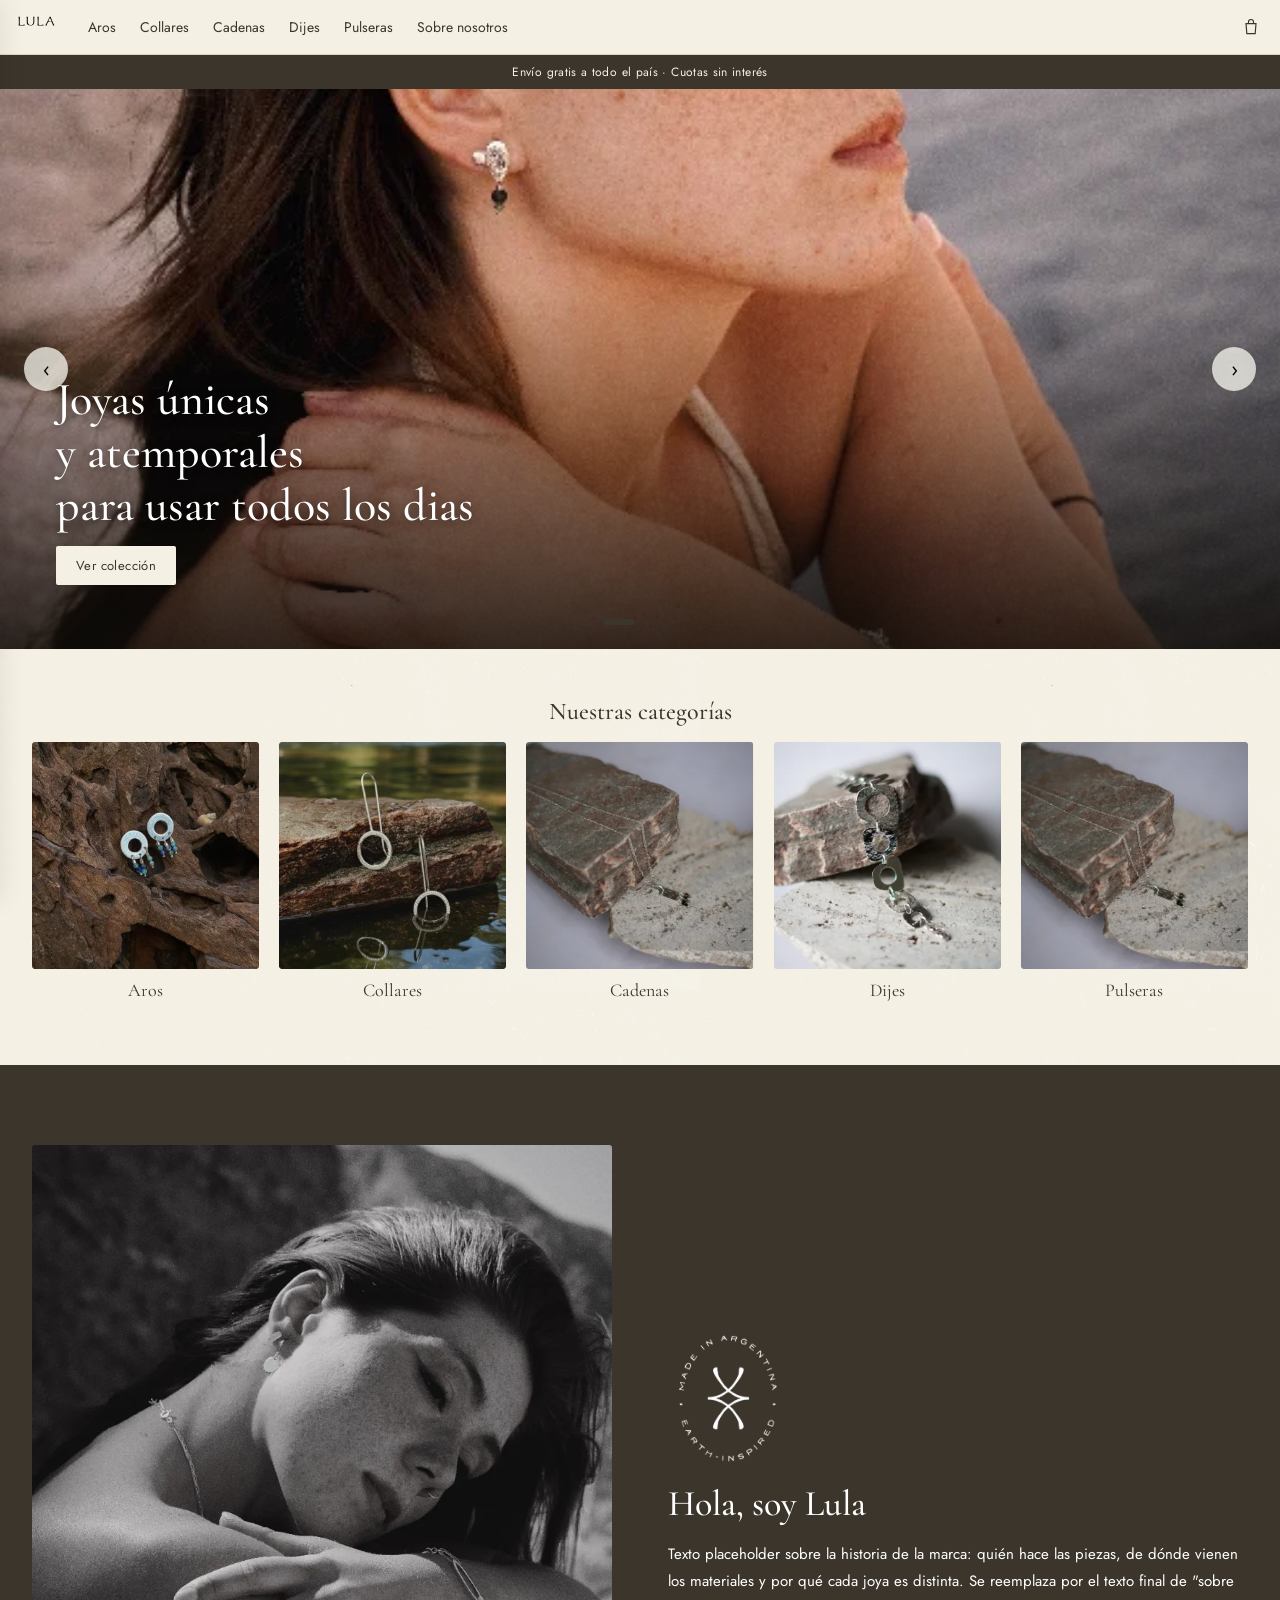
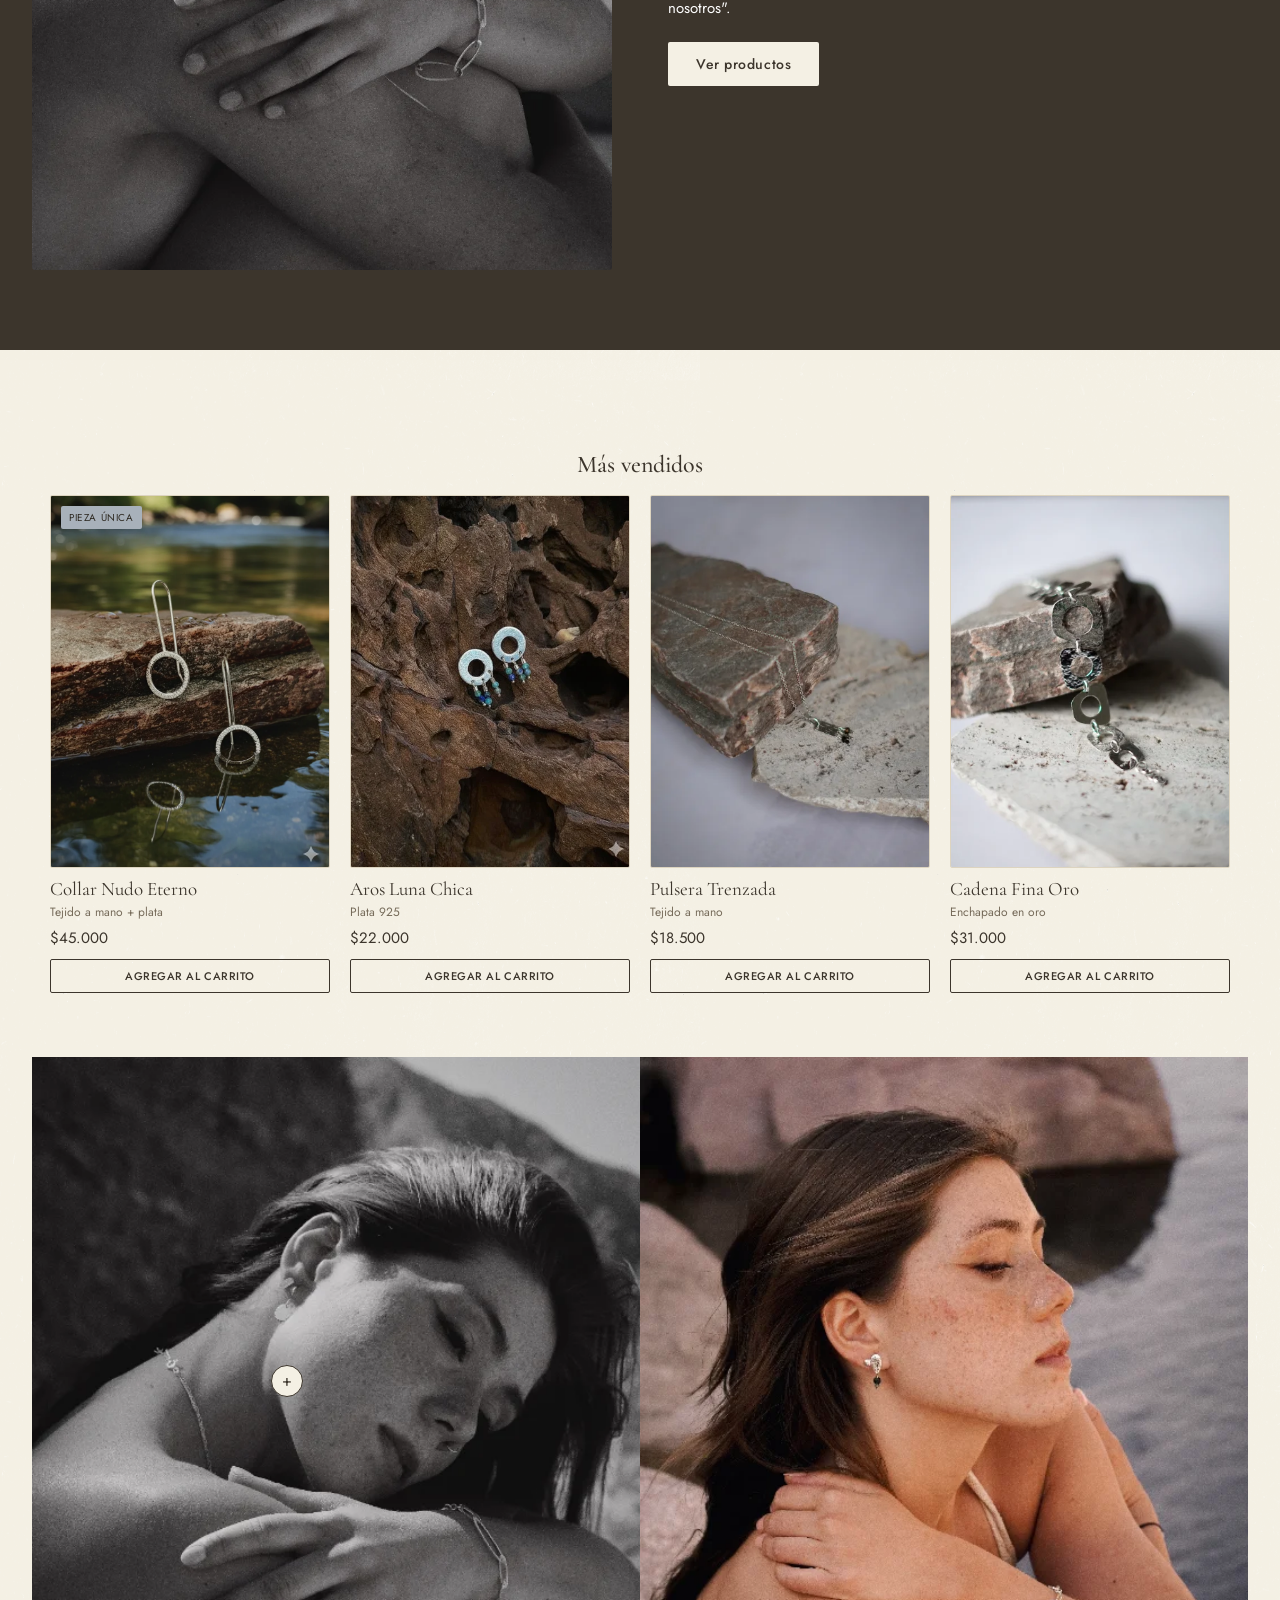
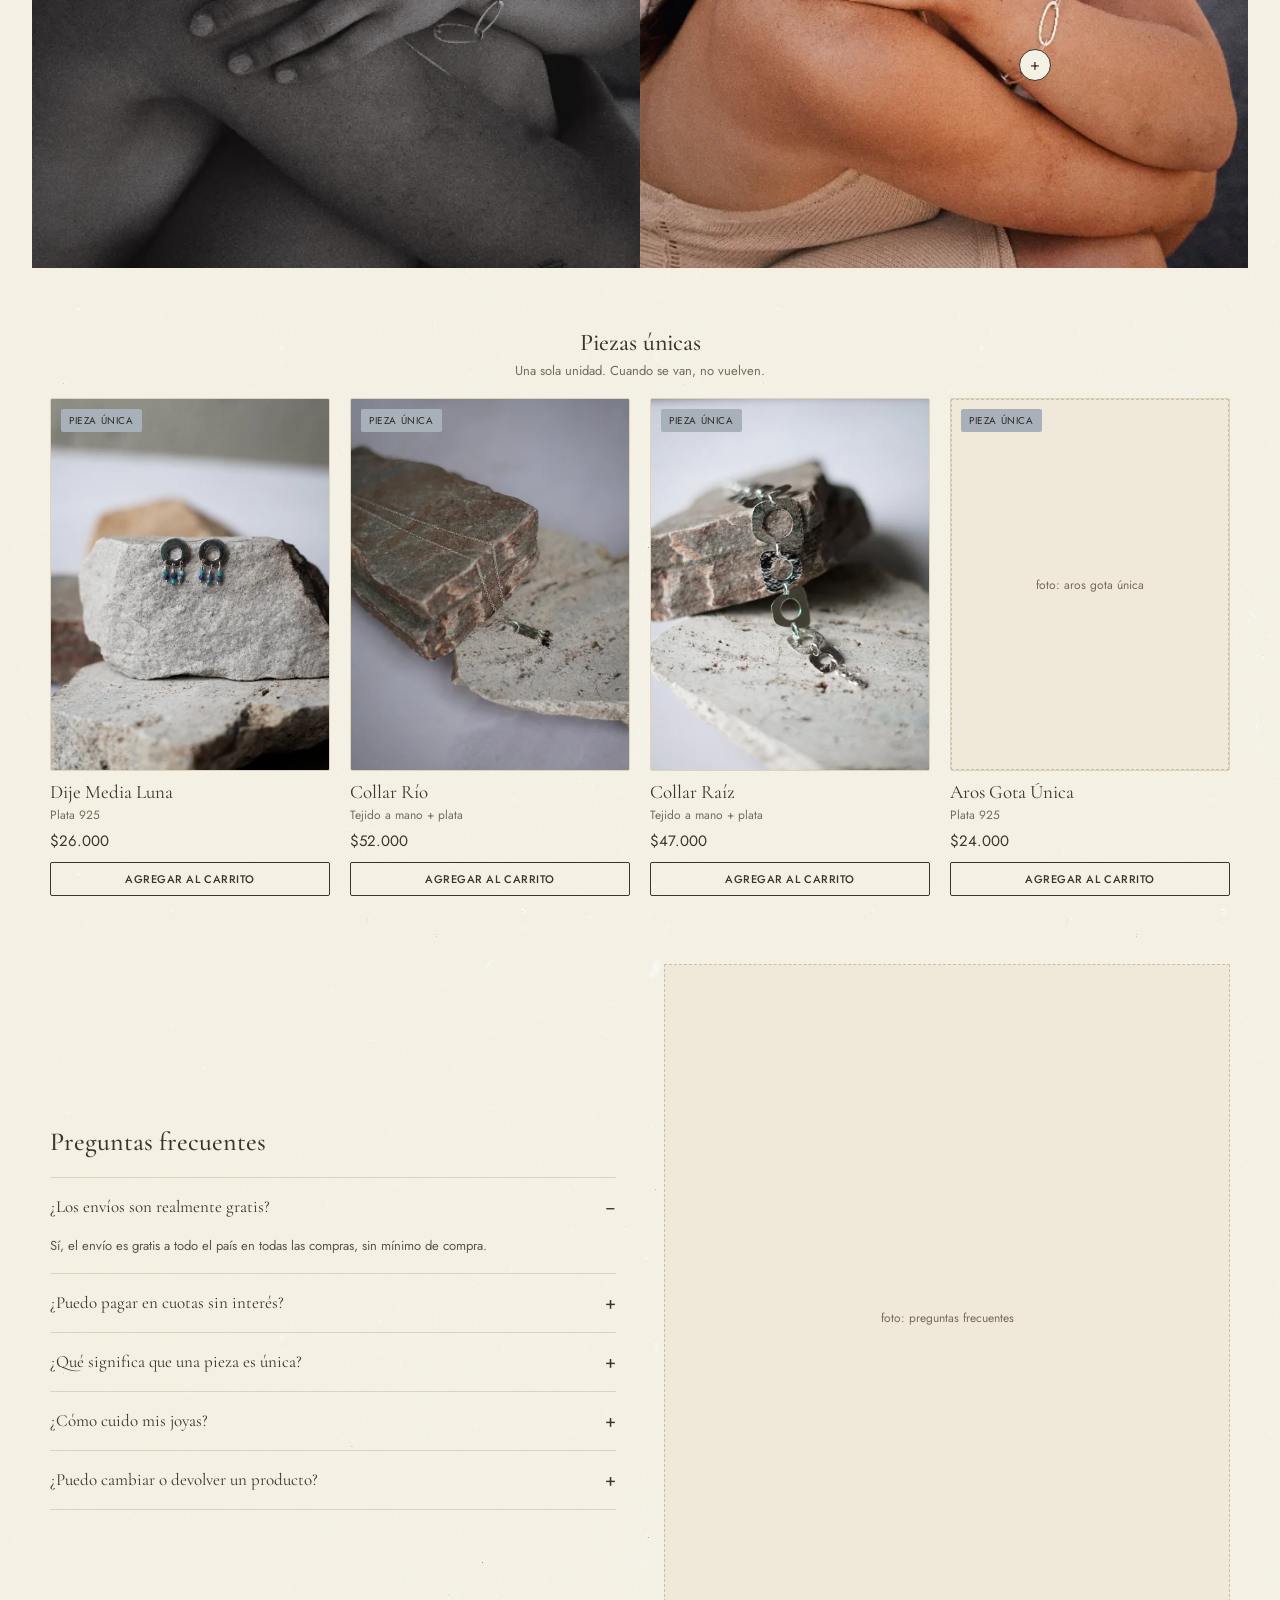
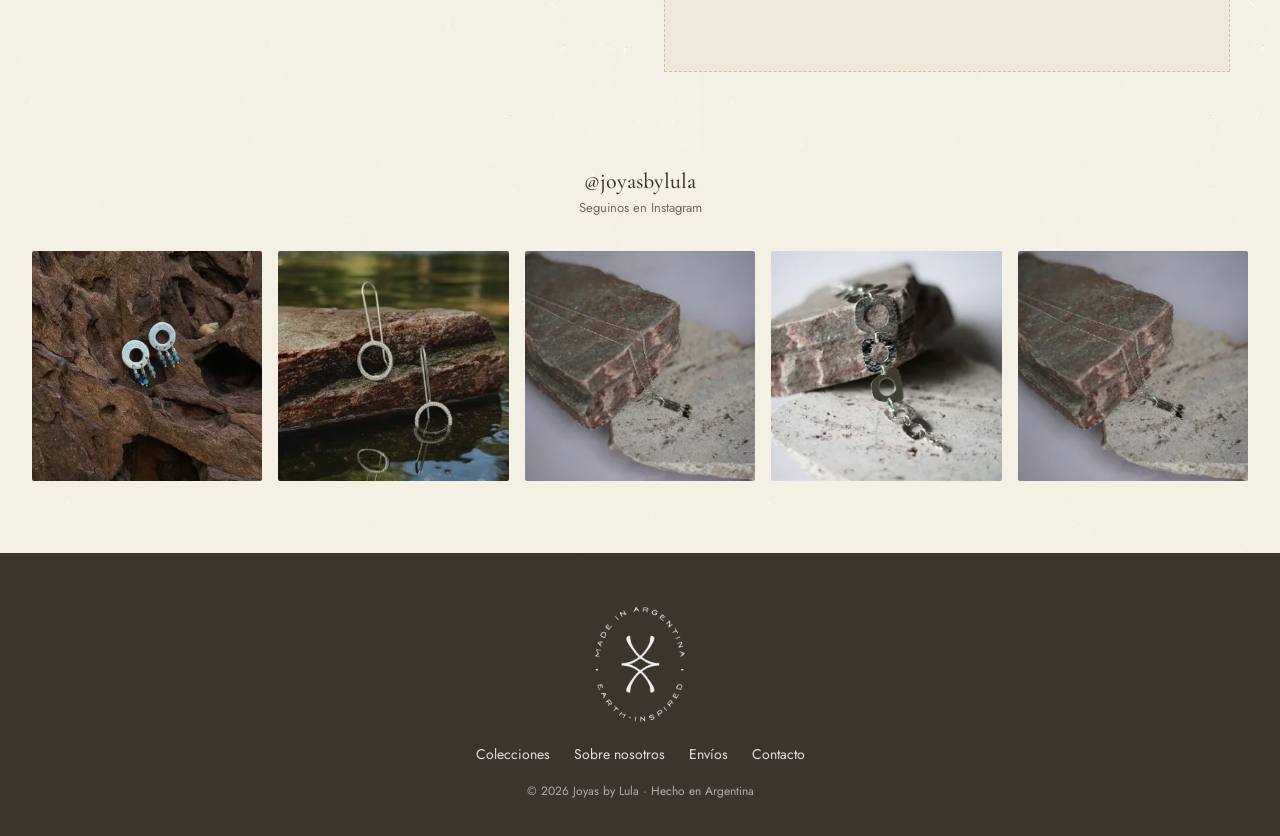
==== commit 79032c4b: "feat: add category hover zoom, second product image on hover, pill hero dots and scroll reveal anima" ====
--- a/index.html
+++ b/index.html
@@ -133,23 +133,33 @@
           <div class="carousel-wrap">
             <div id="cat-grid">
               <div class="cat-tile">
-                <img src="images/site/home-cat-aros.webp" alt="Aros" />
+                <div class="cat-tile-media">
+                  <img src="images/site/home-cat-aros.webp" alt="Aros" />
+                </div>
                 <a href="coleccion.html">Aros</a>
               </div>
               <div class="cat-tile">
-                <img src="images/site/home-cat-collares.webp" alt="Collares" />
+                <div class="cat-tile-media">
+                  <img src="images/site/home-cat-collares.webp" alt="Collares" />
+                </div>
                 <a href="coleccion.html">Collares</a>
               </div>
               <div class="cat-tile">
-                <img src="images/site/home-cat-cadenas.webp" alt="Cadenas" />
+                <div class="cat-tile-media">
+                  <img src="images/site/home-cat-cadenas.webp" alt="Cadenas" />
+                </div>
                 <a href="coleccion.html">Cadenas</a>
               </div>
               <div class="cat-tile">
-                <img src="images/site/home-cat-dijes.webp" alt="Dijes" />
+                <div class="cat-tile-media">
+                  <img src="images/site/home-cat-dijes.webp" alt="Dijes" />
+                </div>
                 <a href="coleccion.html">Dijes</a>
               </div>
               <div class="cat-tile tile-pulseras">
-                <img src="images/site/home-cat-pulseras.webp" alt="Pulseras" />
+                <div class="cat-tile-media">
+                  <img src="images/site/home-cat-pulseras.webp" alt="Pulseras" />
+                </div>
                 <a href="coleccion.html">Pulseras</a>
               </div>
             </div>
@@ -510,6 +520,7 @@
         document.getElementById("unique-grid"),
         document.getElementById("unique-controls"),
       );
+      Lula.initScrollReveal();
     </script>
   </body>
 </html>
--- a/css/styles.css
+++ b/css/styles.css
@@ -335,24 +335,30 @@
 
 .hero-dots {
   position: absolute;
-  bottom: 14px;
+  bottom: 18px;
   left: 0;
   right: 0;
   display: flex;
   justify-content: center;
+  align-items: center;
   gap: 8px;
-  z-index: 2;
+  z-index: 4;
 }
 .hero-dots button {
   width: 6px;
   height: 6px;
-  border-radius: 50%;
-  background: var(--border);
+  border-radius: 3px;
+  background: rgba(61, 50, 42, 0.35);
   cursor: pointer;
   border: none;
   padding: 0;
+  transition:
+    width 0.35s cubic-bezier(0.25, 1, 0.5, 1),
+    background-color 0.35s ease,
+    opacity 0.35s ease;
 }
 .hero-dots button.active {
+  width: 26px;
   background: var(--ink);
 }
 
@@ -405,17 +411,35 @@
   scroll-snap-align: start;
   display: flex;
   flex-direction: column;
-  gap: 8px;
-}
+  gap: 10px;
+  cursor: pointer;
+}
+.cat-tile-media {
+  width: 100%;
+  aspect-ratio: 1;
+  overflow: hidden;
+  border-radius: 3px;
+  background: var(--placeholder-bg);
+}
+.cat-tile-media img,
 .cat-tile img {
   width: 100%;
+  height: 100%;
   aspect-ratio: 1;
   object-fit: cover;
   border-radius: 2px;
+  display: block;
+  transition: transform 0.5s cubic-bezier(0.25, 1, 0.5, 1);
+  will-change: transform;
+}
+.cat-tile:hover .cat-tile-media img,
+.cat-tile:hover img {
+  transform: scale(1.08);
 }
 .cat-tile.tile-pulseras {
   grid-column: auto;
 }
+.cat-tile.tile-pulseras .cat-tile-media img,
 .cat-tile.tile-pulseras img {
   aspect-ratio: 1;
 }
@@ -425,6 +449,10 @@
   font-family: "Cormorant Garamond", serif;
   font-size: 18px;
   text-align: center;
+  transition: color 0.25s ease;
+}
+.cat-tile:hover a {
+  color: var(--marron);
 }
 
 /* ── Product card ───────────────────────────────────────── */
@@ -442,6 +470,7 @@
   overflow: hidden;
   border: 1px solid var(--border);
   background: var(--placeholder-bg);
+  border-radius: 2px;
 }
 .product-card .card-media img,
 .product-card .card-media .placeholder-fill {
@@ -450,6 +479,28 @@
   width: 100%;
   height: 100%;
   object-fit: cover;
+}
+.product-card .card-media img.primary {
+  transition:
+    opacity 0.45s ease,
+    transform 0.5s cubic-bezier(0.25, 1, 0.5, 1);
+  z-index: 1;
+}
+.product-card .card-media img.hover-img {
+  opacity: 0;
+  transition:
+    opacity 0.45s ease,
+    transform 0.5s cubic-bezier(0.25, 1, 0.5, 1);
+  z-index: 2;
+  transform: scale(1.04);
+}
+.product-card:hover .card-media img.hover-img {
+  opacity: 1;
+  transform: scale(1);
+}
+.product-card:hover .card-media img.primary {
+  opacity: 0;
+  transform: scale(0.98);
 }
 .card-badge {
   position: absolute;
@@ -617,18 +668,42 @@
 .carousel-dots button {
   width: 6px;
   height: 6px;
-  border-radius: 50%;
+  border-radius: 3px;
   border: none;
   padding: 0;
   cursor: pointer;
-  background: var(--border);
+  background: var(--border-inactive, rgba(61, 50, 42, 0.3));
   transition:
-    background-color 0.25s ease,
-    transform 0.25s ease;
+    width 0.35s cubic-bezier(0.25, 1, 0.5, 1),
+    background-color 0.35s ease;
 }
 .carousel-dots button.active {
+  width: 22px;
   background: var(--ink);
-  transform: scale(1.3);
+}
+
+/* ── Scroll Reveal Animations ────────────────────────────── */
+
+.reveal-on-scroll {
+  opacity: 0;
+  transform: translateY(28px);
+  transition:
+    opacity 0.8s cubic-bezier(0.16, 1, 0.3, 1),
+    transform 0.8s cubic-bezier(0.16, 1, 0.3, 1);
+  will-change: opacity, transform;
+}
+
+.reveal-on-scroll.revealed {
+  opacity: 1;
+  transform: translateY(0);
+}
+
+@media (prefers-reduced-motion: reduce) {
+  .reveal-on-scroll {
+    opacity: 1 !important;
+    transform: none !important;
+    transition: none !important;
+  }
 }
 
 /* ── Sobre nosotros ─────────────────────────────────────── */
@@ -1284,6 +1359,12 @@
   .hero-arrow.next {
     right: 24px;
   }
+  .hero-dots {
+    bottom: 24px;
+  }
+  .hero-dots button.active {
+    width: 32px;
+  }
 
   .cat-section {
     padding: 48px 0 16px;
@@ -1305,6 +1386,7 @@
   .cat-tile.tile-pulseras {
     grid-column: span 1;
   }
+  .cat-tile.tile-pulseras .cat-tile-media img,
   .cat-tile.tile-pulseras img {
     aspect-ratio: 1;
   }
